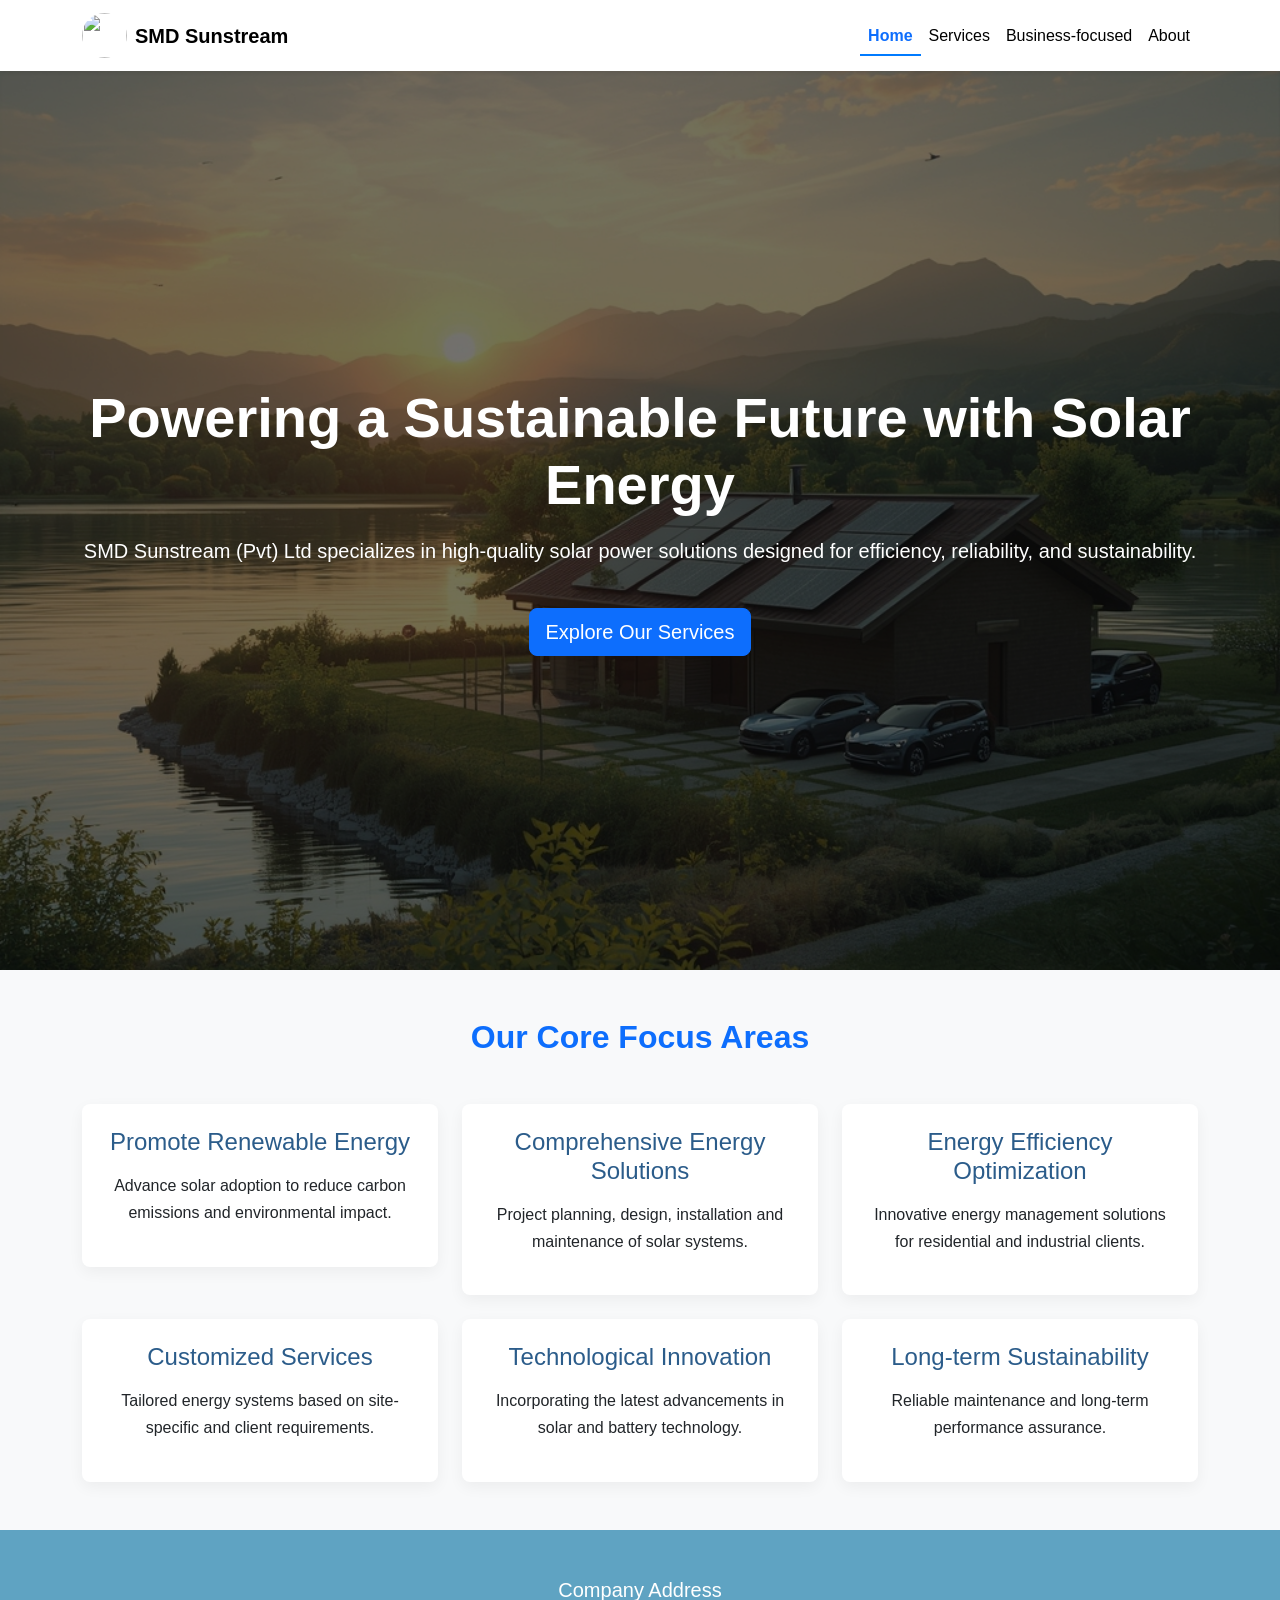
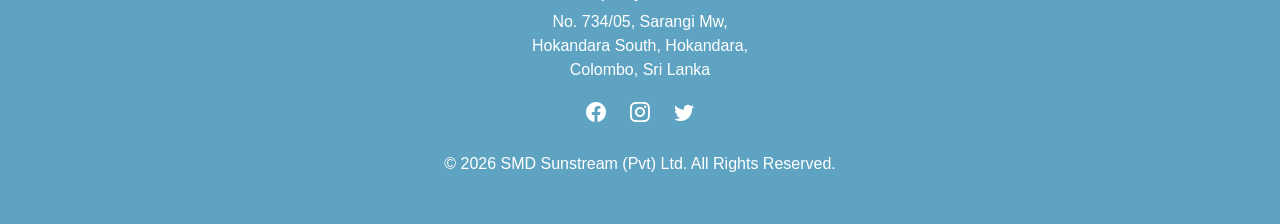
==== index.html @ 32f2d4d8 "Initial commit" ====
<!DOCTYPE html>
<html lang="en">
<head>
    <meta charset="UTF-8">
    <title>SMD Sunstream (Pvt) Ltd | Solar Energy Solutions Sri Lanka</title>
    <meta name="viewport" content="width=device-width, initial-scale=1">

    <!-- SEO -->
    <meta name="description" content="SMD Sunstream (Pvt) Ltd provides professional solar PV installation, energy storage systems, and renewable energy solutions across Sri Lanka.">

    <!-- Bootstrap CSS -->
    <link href="https://cdn.jsdelivr.net/npm/bootstrap@5.3.2/dist/css/bootstrap.min.css" rel="stylesheet">

    <!-- Bootstrap Icons -->
    <link href="https://cdn.jsdelivr.net/npm/bootstrap-icons@1.11.1/font/bootstrap-icons.css" rel="stylesheet">

    <!-- Custom CSS -->
    <link rel="stylesheet" href="style.css">
</head>
<body>

<!-- Navbar -->
<nav class="navbar navbar-expand-lg navbar-light bg-white fixed-top shadow-sm">
    <div class="container">

        <a class="navbar-brand d-flex align-items-center" href="#">
            <img src="logo.jpeg" width="45" height="45" class="me-2 rounded-circle">
            <span class="fw-bold">SMD Sunstream</span>
        </a>

        <button class="navbar-toggler" type="button" data-bs-toggle="collapse" data-bs-target="#navbarNav">
            <span class="navbar-toggler-icon"></span>
        </button>

        <div class="collapse navbar-collapse" id="navbarNav">
            <ul class="navbar-nav ms-auto">
                <li class="nav-item"><a class="nav-link active" href="#">Home</a></li>
                <li class="nav-item"><a class="nav-link" href="services.html">Services</a></li>
                <li class="nav-item"><a class="nav-link" href="business.html">Business-focused</a></li>
                <li class="nav-item"><a class="nav-link" href="about.html">About</a></li>
            </ul>
        </div>

    </div>
</nav>

<!-- Hero Section -->
<section class="hero-section d-flex align-items-center text-center text-white">
    <div class="container">
        <h1 class="display-4 fw-bold">Powering a Sustainable Future with Solar Energy</h1>
        <p class="lead mt-3">
            SMD Sunstream (Pvt) Ltd specializes in high-quality solar power solutions designed for efficiency, reliability, and sustainability.
        </p>
        <a href="services.html" class="btn btn-primary btn-lg mt-4">Explore Our Services</a>
    </div>
</section>

<!-- Services Overview -->
<section class="py-5 bg-light">
    <div class="container text-center">

        <h2 class="mb-5 text-primary fw-bold">Our Core Focus Areas</h2>

        <div class="row g-4">

            <div class="col-md-6 col-lg-4">
                <div class="feature-box p-4">
                    <h4>Promote Renewable Energy</h4>
                    <p>Advance solar adoption to reduce carbon emissions and environmental impact.</p>
                </div>
            </div>

            <div class="col-md-6 col-lg-4">
                <div class="feature-box p-4">
                    <h4>Comprehensive Energy Solutions</h4>
                    <p>Project planning, design, installation and maintenance of solar systems.</p>
                </div>
            </div>

            <div class="col-md-6 col-lg-4">
                <div class="feature-box p-4">
                    <h4>Energy Efficiency Optimization</h4>
                    <p>Innovative energy management solutions for residential and industrial clients.</p>
                </div>
            </div>

            <div class="col-md-6 col-lg-4">
                <div class="feature-box p-4">
                    <h4>Customized Services</h4>
                    <p>Tailored energy systems based on site-specific and client requirements.</p>
                </div>
            </div>

            <div class="col-md-6 col-lg-4">
                <div class="feature-box p-4">
                    <h4>Technological Innovation</h4>
                    <p>Incorporating the latest advancements in solar and battery technology.</p>
                </div>
            </div>

            <div class="col-md-6 col-lg-4">
                <div class="feature-box p-4">
                    <h4>Long-term Sustainability</h4>
                    <p>Reliable maintenance and long-term performance assurance.</p>
                </div>
            </div>

        </div>

    </div>
</section>

<!-- Footer -->
<footer id="footer" class="footer-section text-center text-white py-5">
    <div class="container">

        <h5>Company Address</h5>
        <p>
            No. 734/05, Sarangi Mw,<br>
            Hokandara South, Hokandara,<br>
            Colombo, Sri Lanka
        </p>

        <div class="social-icons mt-3">
            <a href="#"><i class="bi bi-facebook"></i></a>
            <a href="#"><i class="bi bi-instagram"></i></a>
            <a href="#"><i class="bi bi-twitter"></i></a>
        </div>

        <p class="mt-4 mb-0">
            © 2026 SMD Sunstream (Pvt) Ltd. All Rights Reserved.
        </p>

    </div>
</footer>

<script src="https://cdn.jsdelivr.net/npm/bootstrap@5.3.2/dist/js/bootstrap.bundle.min.js"></script>
</body>
</html>
---- style.css ----
body {
    margin: 0;
    padding-top: 70px;
    font-family: 'Segoe UI', Arial, sans-serif;
}

/* HERO */
.hero-section {
    height: 100vh;
    background: url('solar.jpeg') no-repeat center center/cover;
    position: relative;
}

.hero-section::before {
    content: "";
    position: absolute;
    inset: 0;
    background: rgba(0, 0, 0, 0.55);
}

.hero-section .container {
    position: relative;
    z-index: 2;
}

/* FEATURES */
.feature-box {
    background: #ffffff;
    border-radius: 8px;
    transition: 0.3s;
    box-shadow: 0 5px 15px rgba(0,0,0,0.05);
}

.feature-box:hover {
    transform: translateY(-6px);
    box-shadow: 0 10px 25px rgba(0,0,0,0.15);
}

.feature-box h4 {
    color: #2b5c8a;
    margin-bottom: 15px;
}

/* FOOTER */
.footer-section {
    background-color: #5fa3c2;
}

.social-icons a {
    color: white;
    font-size: 20px;
    margin: 0 10px;
    transition: 0.3s;
}

.social-icons a:hover {
    color: #0d6efd;
}

/* SERVICES HERO */
.services-hero {
    height: 70vh;
    background: url('services.jpeg') no-repeat center center/cover;
    position: relative;
}

.services-hero::before {
    content: "";
    position: absolute;
    inset: 0;
    background: rgba(0, 0, 0, 0.6);
}

.services-hero .container {
    position: relative;
    z-index: 2;
}

/* SERVICE CARD */
.service-card {
    background: #ffffff;
    border-radius: 8px;
    transition: 0.3s;
    box-shadow: 0 5px 15px rgba(0,0,0,0.05);
}

.service-card:hover {
    transform: translateY(-5px);
    box-shadow: 0 10px 25px rgba(0,0,0,0.15);
}

/* FEATURE BOX */
.feature-box {
    background: #ffffff;
    border-radius: 8px;
    transition: 0.3s;
    box-shadow: 0 5px 15px rgba(0,0,0,0.05);
}

.feature-box:hover {
    transform: translateY(-5px);
    box-shadow: 0 10px 25px rgba(0,0,0,0.15);
}

/* NAVBAR ACTIVE */
.navbar-nav .nav-link.active {
    color: #0d6efd !important;
    font-weight: 600;
}


/* Navbar link base style */
.navbar-nav .nav-link {
    position: relative;
    color: #000; /* normal font color */
    padding: 8px 12px;
    transition: color 0.3s ease;
}

/* Underline using ::after */
.navbar-nav .nav-link::after {
    content: '';
    position: absolute;
    left: 0;
    bottom: 0;
    height: 2px;
    width: 0;
    background-color: gray; /* default underline color */
    transition: width 0.3s ease;
}

/* Hover effect */
.navbar-nav .nav-link:hover {
    color: gray; /* text turns gray */
}



/* Active link style */
.navbar-nav .nav-link.active {
    color: #007bff; /* blue text */
}

.navbar-nav .nav-link.active::after {
    width: 100%; /* full underline */
    background-color: #007bff; /* blue underline */
}

/* Business Hero */
.business-hero {
    height: 70vh;
    background: url('business.jpeg') no-repeat center center/cover;
    position: relative;
}

.business-hero::before {
    content: "";
    position: absolute;
    inset: 0;
    background: rgba(0, 0, 0, 0.6);
}

.business-hero .container {
    position: relative;
    z-index: 2;
}

/* Value Cards */
.value-card {
    background: #ffffff;
    border-radius: 10px;
    transition: all 0.3s ease;
    box-shadow: 0 5px 15px rgba(0,0,0,0.05);
}

.value-card:hover {
    transform: translateY(-8px);
    box-shadow: 0 10px 25px rgba(0,0,0,0.15);
}

/* Footer */
.footer-section {
    background-color: #5fa3c2;
}

.social-icons a {
    color: white;
    font-size: 20px;
    margin: 0 10px;
    transition: 0.3s;
}

.social-icons a:hover {
    color: #0d6efd;
}

/* ABOUT HERO */
.about-hero {
    height: 70vh;
    background: url('about.jpeg') no-repeat center center/cover;
    position: relative;
}

.about-hero::before {
    content: "";
    position: absolute;
    inset: 0;
    background: rgba(0, 0, 0, 0.6);
}

.about-hero .container {
    position: relative;
    z-index: 2;
}

/* TEAM */
.team-image img {
    max-width: 250px;
}

/* TEXT */
section p {
    font-size: 16px;
    line-height: 1.7;
}
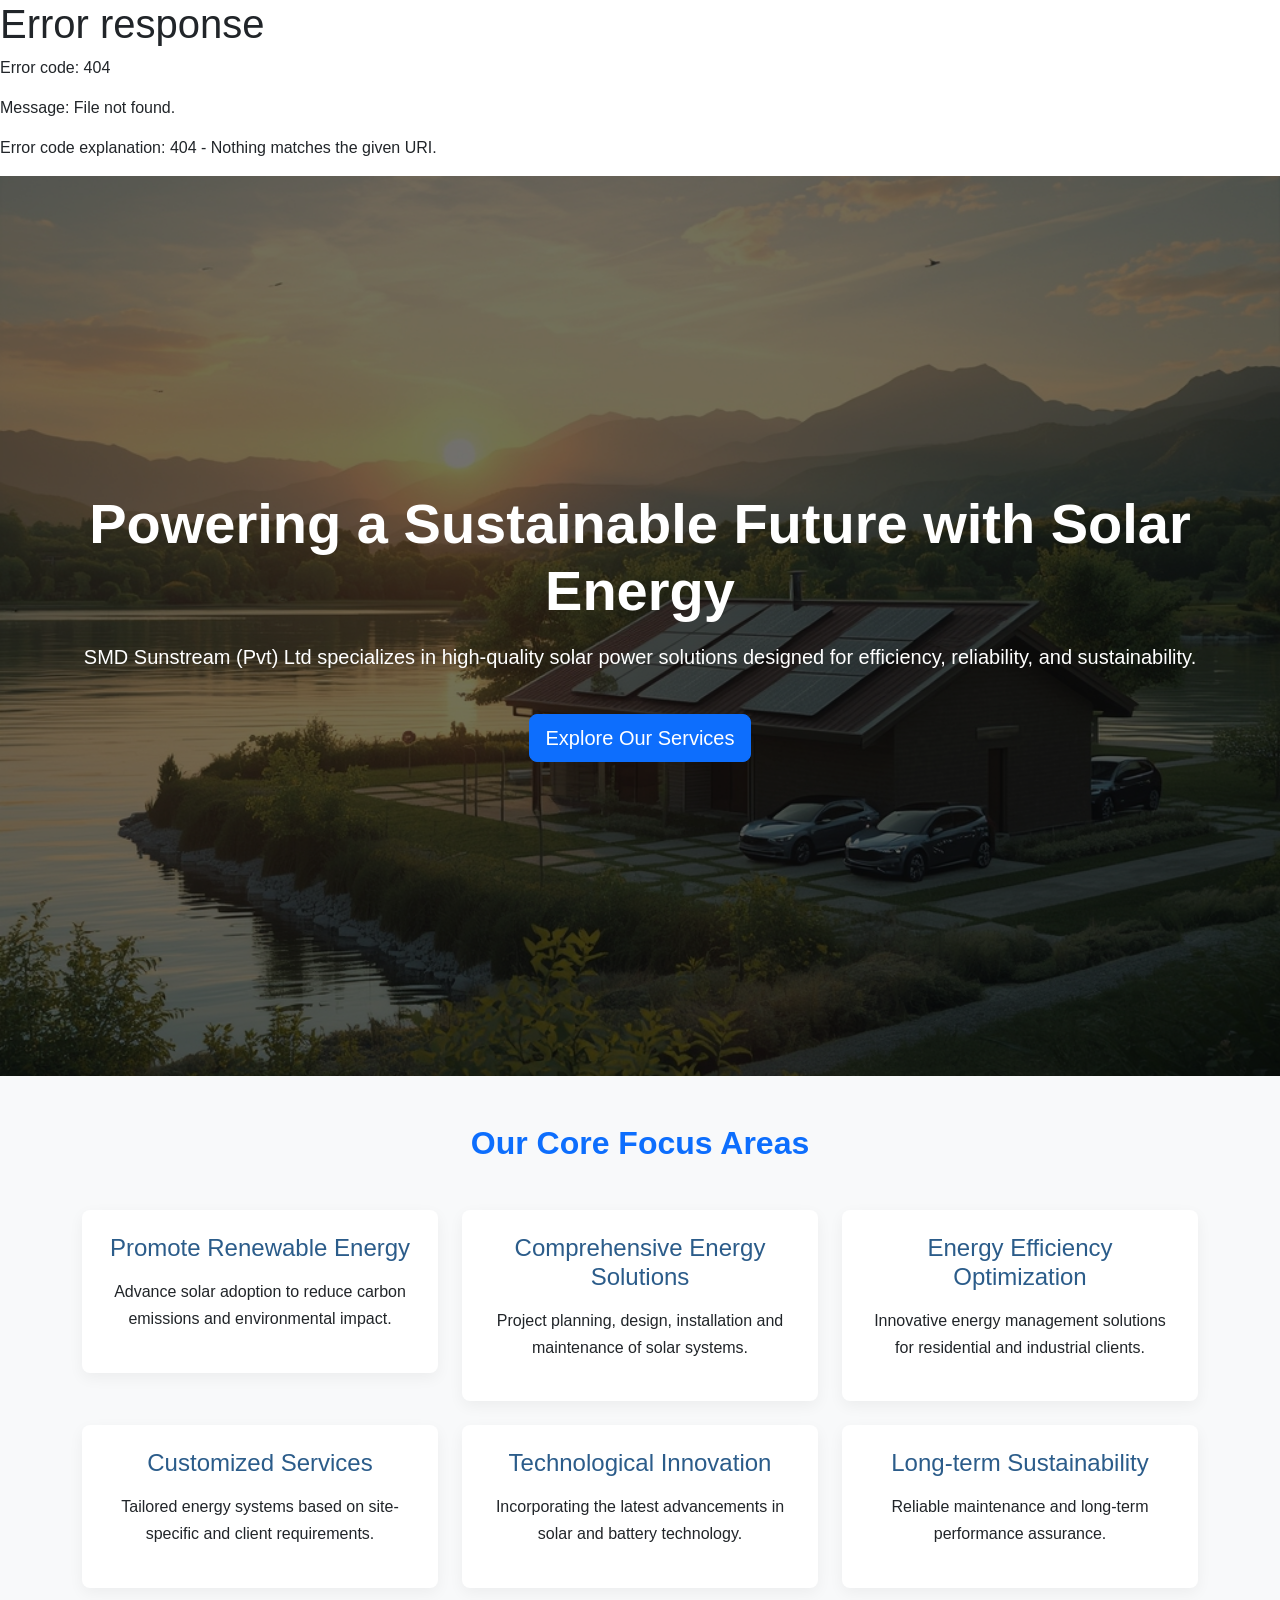
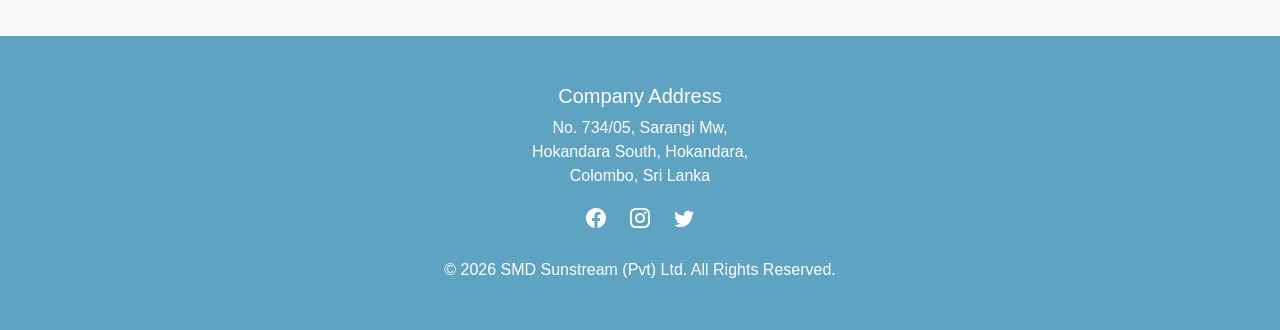
==== commit 0f9ba0c7: "changed" ====
--- a/index.html
+++ b/index.html
@@ -16,36 +16,17 @@
 
     <!-- Custom CSS -->
     <link rel="stylesheet" href="style.css">
+
+    <!-- nav bar CSS -->
+    <link href="https://fonts.googleapis.com/css2?family=Poppins:wght@400;600;700&display=swap" rel="stylesheet">
 </head>
 <body>
 
 <!-- Navbar -->
-<nav class="navbar navbar-expand-lg navbar-light bg-white fixed-top shadow-sm">
-    <div class="container">
-
-        <a class="navbar-brand d-flex align-items-center" href="#">
-            <img src="logo.jpeg" width="45" height="45" class="me-2 rounded-circle">
-            <span class="fw-bold">SMD Sunstream</span>
-        </a>
-
-        <button class="navbar-toggler" type="button" data-bs-toggle="collapse" data-bs-target="#navbarNav">
-            <span class="navbar-toggler-icon"></span>
-        </button>
-
-        <div class="collapse navbar-collapse" id="navbarNav">
-            <ul class="navbar-nav ms-auto">
-                <li class="nav-item"><a class="nav-link active" href="#">Home</a></li>
-                <li class="nav-item"><a class="nav-link" href="services.html">Services</a></li>
-                <li class="nav-item"><a class="nav-link" href="business.html">Business-focused</a></li>
-                <li class="nav-item"><a class="nav-link" href="about.html">About</a></li>
-            </ul>
-        </div>
-
-    </div>
-</nav>
+<div id="navbar"></div>
 
 <!-- Hero Section -->
-<section class="hero-section d-flex align-items-center text-center text-white">
+<section class="hero-section d-flex align-items-center text-center text-white"> 
     <div class="container">
         <h1 class="display-4 fw-bold">Powering a Sustainable Future with Solar Energy</h1>
         <p class="lead mt-3">
@@ -111,28 +92,44 @@
 </section>
 
 <!-- Footer -->
-<footer id="footer" class="footer-section text-center text-white py-5">
-    <div class="container">
+<div id="footer-container"></div>
+<script>
+window.addEventListener("scroll", function() {
+    const navbar = document.querySelector(".custom-navbar");
+    navbar.classList.toggle("navbar-scrolled", window.scrollY > 50);
+});
+</script>
 
-        <h5>Company Address</h5>
-        <p>
-            No. 734/05, Sarangi Mw,<br>
-            Hokandara South, Hokandara,<br>
-            Colombo, Sri Lanka
-        </p>
+<script>
+fetch("navbar.html")
+  .then(response => response.text())
+  .then(data => {
+      document.getElementById("navbar").innerHTML = data;
 
-        <div class="social-icons mt-3">
-            <a href="#"><i class="bi bi-facebook"></i></a>
-            <a href="#"><i class="bi bi-instagram"></i></a>
-            <a href="#"><i class="bi bi-twitter"></i></a>
-        </div>
+      // Detect current page
+      const currentPage = window.location.pathname.split("/").pop();
 
-        <p class="mt-4 mb-0">
-            © 2026 SMD Sunstream (Pvt) Ltd. All Rights Reserved.
-        </p>
+      // Select all nav links
+      const navLinks = document.querySelectorAll(".nav-link");
 
-    </div>
-</footer>
+      navLinks.forEach(link => {
+          const linkPage = link.getAttribute("href");
+
+          if (linkPage === currentPage || 
+             (currentPage === "" && linkPage === "index.html")) {
+              link.classList.add("active");
+          }
+      });
+  });
+</script>
+
+<script>
+fetch("footer.html")
+  .then(response => response.text())
+  .then(data => {
+      document.getElementById("footer-container").innerHTML = data;
+  });
+</script>
 
 <script src="https://cdn.jsdelivr.net/npm/bootstrap@5.3.2/dist/js/bootstrap.bundle.min.js"></script>
 </body>
--- a/style.css
+++ b/style.css
@@ -1,14 +1,16 @@
 body {
     margin: 0;
-    padding-top: 70px;
     font-family: 'Segoe UI', Arial, sans-serif;
 }
 
 /* HERO */
 .hero-section {
     height: 100vh;
+    min-height: 650px;
     background: url('solar.jpeg') no-repeat center center/cover;
     position: relative;
+    display: flex;
+    align-items: center;
 }
 
 .hero-section::before {
@@ -115,6 +117,15 @@
     color: #000; /* normal font color */
     padding: 8px 12px;
     transition: color 0.3s ease;
+}
+
+/* Navbar Brand Rounded Professional Font */
+.navbar-brand span {
+    font-family: 'Poppins', sans-serif;
+    font-weight: 700;
+    font-size: 22px;
+    letter-spacing: 1px;
+    text-transform: uppercase;
 }
 
 /* Underline using ::after */
@@ -198,7 +209,7 @@
 .about-hero {
     height: 70vh;
     background: url('about.jpeg') no-repeat center center/cover;
-    position: relative;
+    position:relative;
 }
 
 .about-hero::before {
@@ -222,4 +233,98 @@
 section p {
     font-size: 16px;
     line-height: 1.7;
-}+}
+
+
+/* Transparent Navbar */
+.custom-navbar {
+    background: transparent;
+    transition: all 0.4s ease;
+    padding: 20px 0;
+    position: fixed;
+    width: 100%;
+    top: 0;
+    z-index: 1000;
+}
+
+/* Navbar Brand Font */
+.navbar-brand span {
+    font-family: 'Poppins', sans-serif;
+    font-weight: 700;
+    font-size: 22px;
+    letter-spacing: 1px;
+}
+
+/* Navbar Links */
+.navbar-nav .nav-link {
+    color: #ffffff !important;
+    font-weight: 500;
+    margin-left: 15px;
+    transition: 0.3s;
+}
+
+.navbar-nav .nav-link:hover {
+    color: #f8f9fa !important;
+}
+
+/* Navbar background after scroll */
+.navbar-scrolled {
+    background: #0d1b2a;   /* dark professional blue */
+    box-shadow: 0 4px 10px rgba(0,0,0,0.2);
+}
+
+/* On Scroll */
+.navbar-scrolled {
+    background: rgba(13, 27, 42, 0.95);
+    backdrop-filter: blur(8px);
+    padding: 12px 0;
+}
+
+/* Mobile Menu Pop Animation */
+@media (max-width: 991px) {
+
+    .custom-collapse {
+        background: rgba(13, 27, 42, 0.98);
+        padding: 20px;
+        border-radius: 10px;
+        margin-top: 15px;
+        animation: slideDown 0.4s ease forwards;
+    }
+
+    .navbar-nav .nav-link {
+        padding: 12px 0;
+        font-size: 16px;
+        border-bottom: 1px solid rgba(255,255,255,0.1);
+    }
+
+    .navbar-nav .nav-link:last-child {
+        border-bottom: none;
+    }
+}
+
+/* Slide animation */
+@keyframes slideDown {
+    from {
+        opacity: 0;
+        transform: translateY(-10px);
+    }
+    to {
+        opacity: 1;
+        transform: translateY(0);
+    }
+}
+
+.navbar-nav .nav-link {
+    transition: all 0.3s ease;
+}
+
+.navbar-nav .nav-link:hover {
+    color: #0d6efd !important;
+    transform: translateX(3px);
+}
+
+.navbar-nav .nav-link.active {
+    color: #0d6efd !important;
+    font-weight: 600;
+    position: relative;
+}
